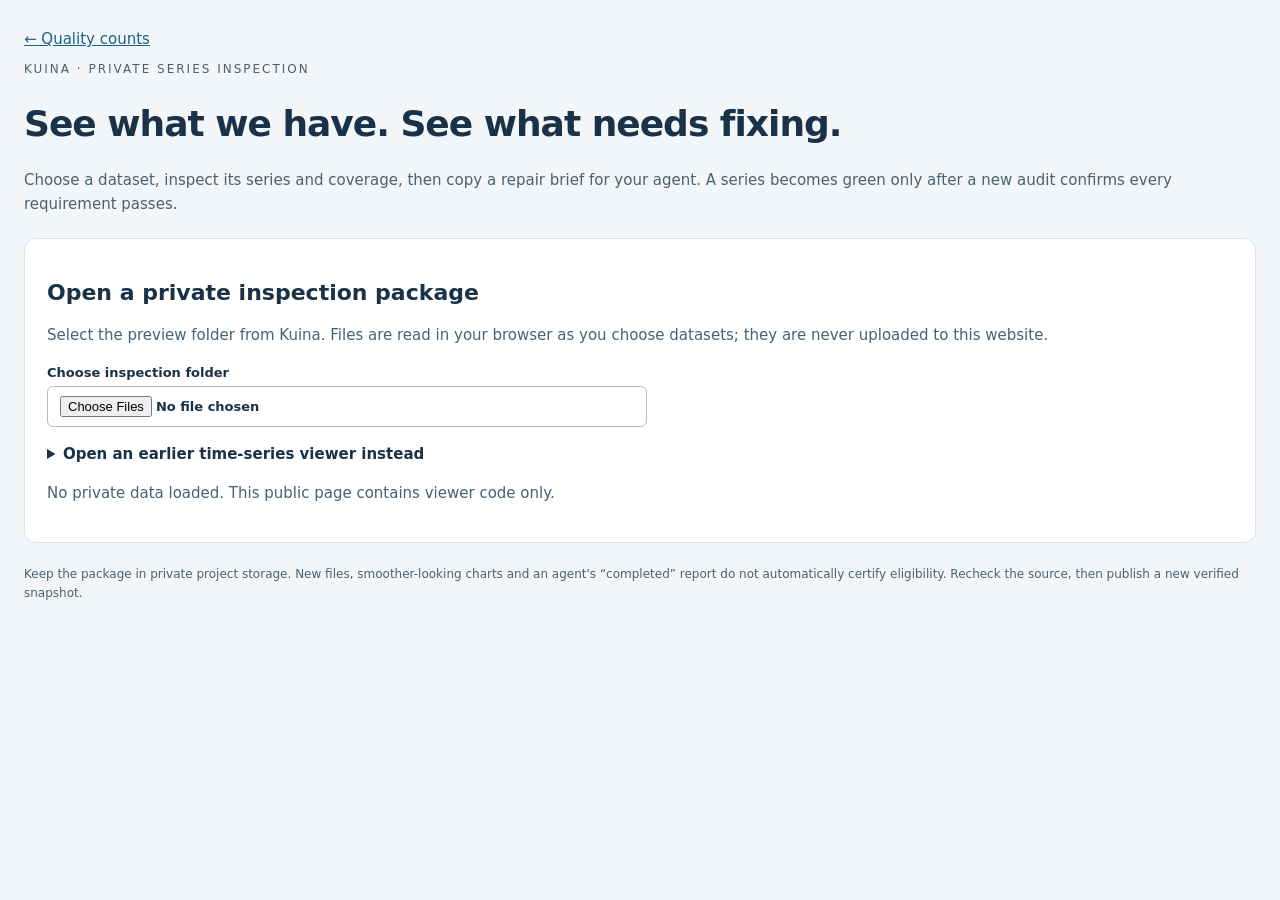
==== docs/explorer.html @ 985f623c "Add private series inspector with coverage heatmaps and repair briefs" ====
<!doctype html>
<html lang="en">
<head>
<meta charset="utf-8">
<meta name="viewport" content="width=device-width,initial-scale=1">
<meta http-equiv="Content-Security-Policy" content="default-src 'none'; script-src 'self'; style-src 'self'; connect-src 'none'; base-uri 'none'; form-action 'none'">
<title>Kuina · Inspect and repair series</title>
<link rel="stylesheet" href="explorer.css">
<script src="explorer-core.js" defer></script>
<script src="explorer-reasons.js" defer></script>
<script src="explorer.js" defer></script>
</head>
<body><main>
<header><a href="index.html">← Quality counts</a><p class="eyebrow">Kuina · Private series inspection</p><h1>See what we have. See what needs fixing.</h1>
<p>Choose a dataset, inspect its series and coverage, then copy a repair brief for your agent. A series becomes green only after a new audit confirms every requirement passes.</p></header>
<section class="panel"><h2>Open a private inspection package</h2>
<p>Select the preview folder from Kuina. Files are read in your browser as you choose datasets; they are never uploaded to this website.</p>
<label class="file-label">Choose inspection folder<input id="folder" type="file" webkitdirectory multiple></label>
<details><summary>Open an earlier time-series viewer instead</summary><p>Earlier charts can be inspected, but their old eligibility labels do not count as current passes.</p><input id="legacy" type="file" accept=".html"></details>
<p id="load-status" role="status" aria-live="polite">No private data loaded. This public page contains viewer code only.</p>
</section>
<section id="workspace" hidden>
<section class="panel"><div class="heading"><h2>Choose what to inspect</h2><span id="audit-date"></span></div>
<p id="requirements"></p><div class="controls">
<label>Dataset type<select id="type"></select></label><label>Source / subtype<select id="dataset"></select></label>
<label>Series name or variable<input id="search" type="search" placeholder="Search this source"></label>
<label>Show<select id="quality"><option value="all">All series</option><option value="eligible">Eligible only</option><option value="failed">Needs fixing</option><option value="1">Missing data / gaps</option><option value="2">Too coarse</option><option value="4">Too short</option><option value="8">Other failures / missing proof</option></select></label>
<button id="find">Find series</button></div><p id="results" aria-live="polite"></p>
</section>
<section class="panel"><div class="heading"><h2>Coverage across the required window</h2><div class="pager"><button id="previous">← Previous</button><span id="page"></span><button id="next">Next →</button></div></div>
<p>One row per listed series; one column per UTC day. Select a row to inspect its values and failed checks. The entire audit window stays visible.</p>
<div class="legend"><span class="complete">Green: checked coverage</span><span class="missing">Blue: missing observations</span><span class="coarse">Orange: recording interval too coarse</span><span class="outside">Purple: outside recorded dates</span><span class="unknown">Grey: coverage not measured / proof missing</span><span class="closed">White: no observations expected</span></div>
<p class="small">Coverage cells and overall eligibility are separate: complete coverage alone does not prove that every other check passes.</p>
<div class="heat-wrap"><canvas id="heatmap" aria-label="Coverage heatmap for the listed series"></canvas></div>
<p id="heat-detail" class="small" role="status">Hover over a cell for the date and observation counts.</p>
<div class="scroll"><table><thead><tr><th>Series / variable</th><th>Overall result</th><th>Original interval</th><th>Recorded dates</th><th>Preview</th></tr></thead><tbody id="series-list"></tbody></table></div>
</section>
<section class="panel" id="detail-panel"><div class="heading"><h2 id="selected-title">Choose a series</h2><button id="brief" disabled>Download repair brief</button></div>
<p id="selected-source"></p><p id="preview-note"></p>
<div class="controls"><label>Chart from<input id="chart-start" type="date"></label><label>Chart through<input id="chart-end" type="date"></label><button id="chart-reset">Full required window</button></div>
<canvas id="chart" aria-label="Selected time-series values"></canvas><p id="chart-detail" class="small"></p>
<h3>What needs fixing</h3><div id="checks"></div><p id="brief-status" role="status"></p>
</section>
</section>
<footer><p>Keep the package in private project storage. New files, smoother-looking charts and an agent's “completed” report do not automatically certify eligibility. Recheck the source, then publish a new verified snapshot.</p></footer>
</main></body></html>
---- docs/explorer.css ----
:root{font:15px system-ui,sans-serif;color:#193247;background:#f3f6f8;--green:#25826b;--blue:#237cb6;--orange:#e18c1f;--purple:#8654a8;--grey:#7b8795}
*{box-sizing:border-box}
body{margin:0}
main{max-width:1800px;margin:auto;padding:30px 24px}
h1{font-size:36px;letter-spacing:-1px}
h2{font-size:22px}
h3{font-size:18px}
p{line-height:1.6;color:#496171}
a{color:#17658b}
.eyebrow{font-size:12px;text-transform:uppercase;letter-spacing:2px}
.panel{background:white;border:1px solid #d9e2e9;border-radius:12px;padding:22px;margin:22px 0}
.heading{display:flex;justify-content:space-between;align-items:center;gap:14px;flex-wrap:wrap}
.controls{display:flex;align-items:end;gap:16px;flex-wrap:wrap}
label{display:grid;gap:6px;font-size:13px;font-weight:600}
input,select,button{font:inherit;padding:9px 12px;border:1px solid #afbdc8;border-radius:6px;background:white;color:#193247}
select{max-width:420px}
button{cursor:pointer;background:#edf4f7}
button:hover{background:#dceaf0}
button:disabled{opacity:.5;cursor:default}
.file-label{max-width:600px;margin:18px 0}
details{margin:18px 0}
summary{cursor:pointer;font-weight:600}
.legend{display:flex;gap:8px;flex-wrap:wrap}
.legend span,.badge{border-radius:4px;padding:5px 8px;font-size:12px}
.row-square{display:inline-block;width:14px;height:14px;margin-right:7px;vertical-align:middle}
.complete{background:#e4f4ed;color:#17644d}
.missing{background:#e4f1fa;color:#125d91}
.coarse{background:#fff1db;color:#8f5300}
.outside{background:#f1e8fa;color:#70428d}
.unknown{background:#edf0f3;color:#536471}
.closed{background:white;border:1px solid #b6c5cf;color:#536471}
.small{font-size:12px}
.pager{display:flex;align-items:center;gap:10px}
.scroll{overflow:auto}
table{border-collapse:collapse;width:100%;font-size:13px}
th,td{padding:11px;text-align:left;border-bottom:1px solid #dce4eb}
tbody tr{cursor:pointer}
tbody tr:hover,tbody tr.selected{background:#eef5f8}
td small{display:block;color:#536b7b;margin-top:4px}
.heat-wrap{overflow:auto}
#heatmap{display:block;width:100%;min-width:700px}
#chart{display:block;width:100%;height:320px}
.failure{padding:12px;margin:10px 0;border-left:5px solid var(--grey);background:#f5f7f9}
.failure p{margin:6px 0}
.failure-1{border-color:var(--blue)}
.failure-2{border-color:var(--orange)}
.failure-4{border-color:var(--purple)}
.error{color:#9c3441}
footer{font-size:12px}
canvas{touch-action:pan-y}
button:focus-visible,select:focus-visible,input:focus-visible,summary:focus-visible{outline:3px solid #4c9dca;outline-offset:2px}
[hidden]{display:none!important}
@media(max-width:650px){main{padding:16px 12px}
.panel{padding:16px}
h1{font-size:28px}
.controls{display:grid;grid-template-columns:1fr}
.controls label,.controls input,.controls select{width:100%;max-width:none}
.heading{align-items:start}
}
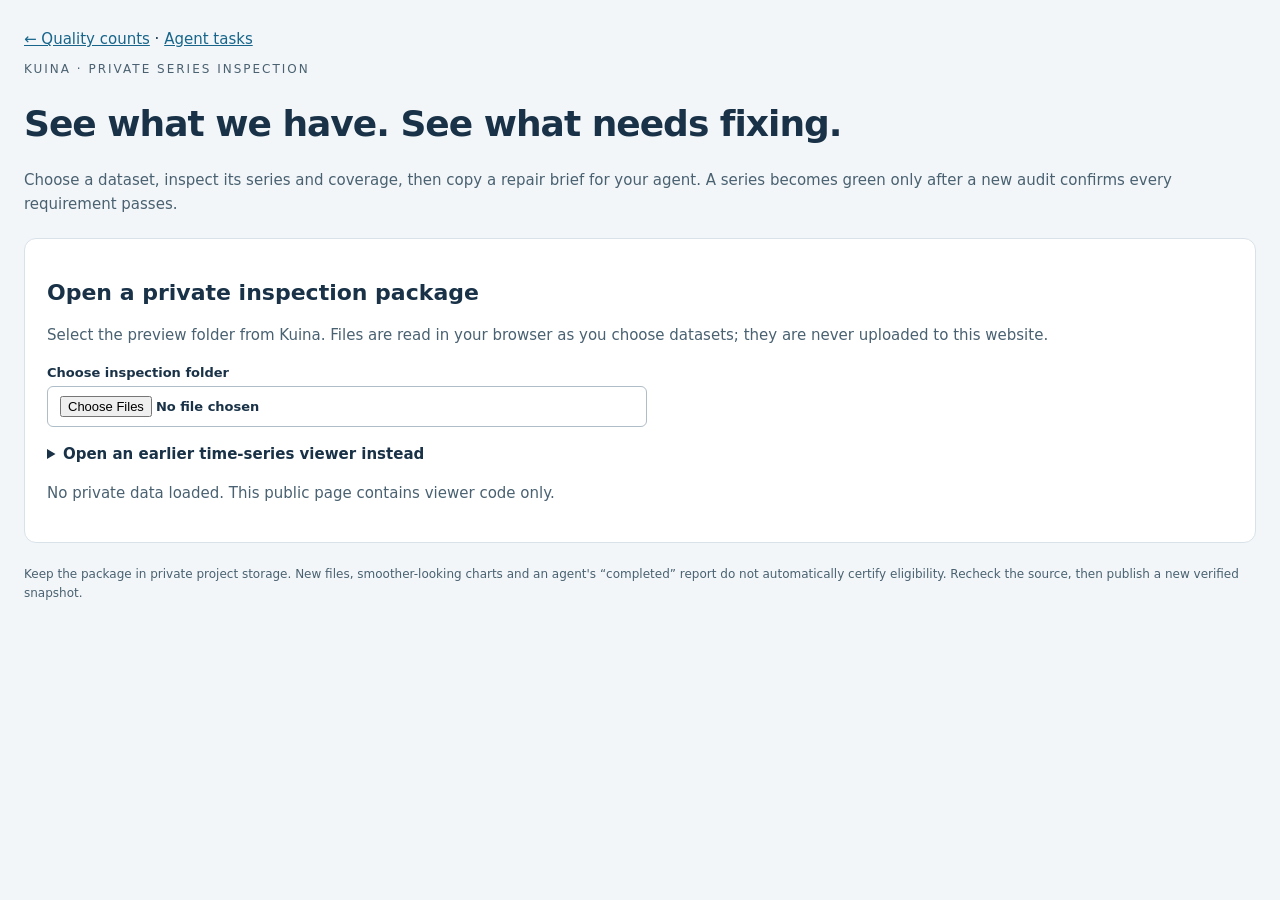
==== commit 9bb467ba: "Add shared agent task manager and reviewed warning details" ====
--- a/docs/explorer.html
+++ b/docs/explorer.html
@@ -11,7 +11,7 @@
 <script src="explorer.js" defer></script>
 </head>
 <body><main>
-<header><a href="index.html">← Quality counts</a><p class="eyebrow">Kuina · Private series inspection</p><h1>See what we have. See what needs fixing.</h1>
+<header><a href="index.html">← Quality counts</a> · <a href="tasks.html">Agent tasks</a><p class="eyebrow">Kuina · Private series inspection</p><h1>See what we have. See what needs fixing.</h1>
 <p>Choose a dataset, inspect its series and coverage, then copy a repair brief for your agent. A series becomes green only after a new audit confirms every requirement passes.</p></header>
 <section class="panel"><h2>Open a private inspection package</h2>
 <p>Select the preview folder from Kuina. Files are read in your browser as you choose datasets; they are never uploaded to this website.</p>
@@ -24,22 +24,22 @@
 <p id="requirements"></p><div class="controls">
 <label>Dataset type<select id="type"></select></label><label>Source / subtype<select id="dataset"></select></label>
 <label>Series name or variable<input id="search" type="search" placeholder="Search this source"></label>
-<label>Show<select id="quality"><option value="all">All series</option><option value="eligible">Eligible only</option><option value="failed">Needs fixing</option><option value="1">Missing data / gaps</option><option value="2">Too coarse</option><option value="4">Too short</option><option value="8">Other failures / missing proof</option></select></label>
+<label>Show<select id="quality"><option value="all">All series</option><option value="eligible">Eligible only</option><option value="failed">Needs fixing</option><option value="1">Missing data / gaps</option><option value="2">Too coarse</option><option value="4">Too short</option><option value="8">Other issues / unfinished checks</option></select></label>
 <button id="find">Find series</button></div><p id="results" aria-live="polite"></p>
 </section>
 <section class="panel"><div class="heading"><h2>Coverage across the required window</h2><div class="pager"><button id="previous">← Previous</button><span id="page"></span><button id="next">Next →</button></div></div>
 <p>One row per listed series; one column per UTC day. Select a row to inspect its values and failed checks. The entire audit window stays visible.</p>
-<div class="legend"><span class="complete">Green: checked coverage</span><span class="missing">Blue: missing observations</span><span class="coarse">Orange: recording interval too coarse</span><span class="outside">Purple: outside recorded dates</span><span class="unknown">Grey: coverage not measured / proof missing</span><span class="closed">White: no observations expected</span></div>
+<div class="legend"><span class="complete">Green: checked coverage</span><span class="missing">Blue: missing observations</span><span class="coarse">Orange: recording interval too coarse</span><span class="outside">Purple: outside recorded dates</span><span class="unknown">Grey: coverage check unfinished</span><span class="closed">White: no observations expected</span></div>
 <p class="small">Coverage cells and overall eligibility are separate: complete coverage alone does not prove that every other check passes.</p>
 <div class="heat-wrap"><canvas id="heatmap" aria-label="Coverage heatmap for the listed series"></canvas></div>
 <p id="heat-detail" class="small" role="status">Hover over a cell for the date and observation counts.</p>
 <div class="scroll"><table><thead><tr><th>Series / variable</th><th>Overall result</th><th>Original interval</th><th>Recorded dates</th><th>Preview</th></tr></thead><tbody id="series-list"></tbody></table></div>
 </section>
 <section class="panel" id="detail-panel"><div class="heading"><h2 id="selected-title">Choose a series</h2><button id="brief" disabled>Download repair brief</button></div>
-<p id="selected-source"></p><p id="preview-note"></p>
+<p id="selected-source"></p><div id="field-facts"></div><p id="preview-note"></p>
 <div class="controls"><label>Chart from<input id="chart-start" type="date"></label><label>Chart through<input id="chart-end" type="date"></label><button id="chart-reset">Full required window</button></div>
 <canvas id="chart" aria-label="Selected time-series values"></canvas><p id="chart-detail" class="small"></p>
-<h3>What needs fixing</h3><div id="checks"></div><p id="brief-status" role="status"></p>
+<h3>Data problems and unfinished checks</h3><p class="small">An unfinished audit check is not a measured data failure. Inspect existing files, metadata and calculation code before requesting new data.</p><div id="checks"></div><div id="warning-review"></div><p id="brief-status" role="status"></p>
 </section>
 </section>
 <footer><p>Keep the package in private project storage. New files, smoother-looking charts and an agent's “completed” report do not automatically certify eligibility. Recheck the source, then publish a new verified snapshot.</p></footer>
